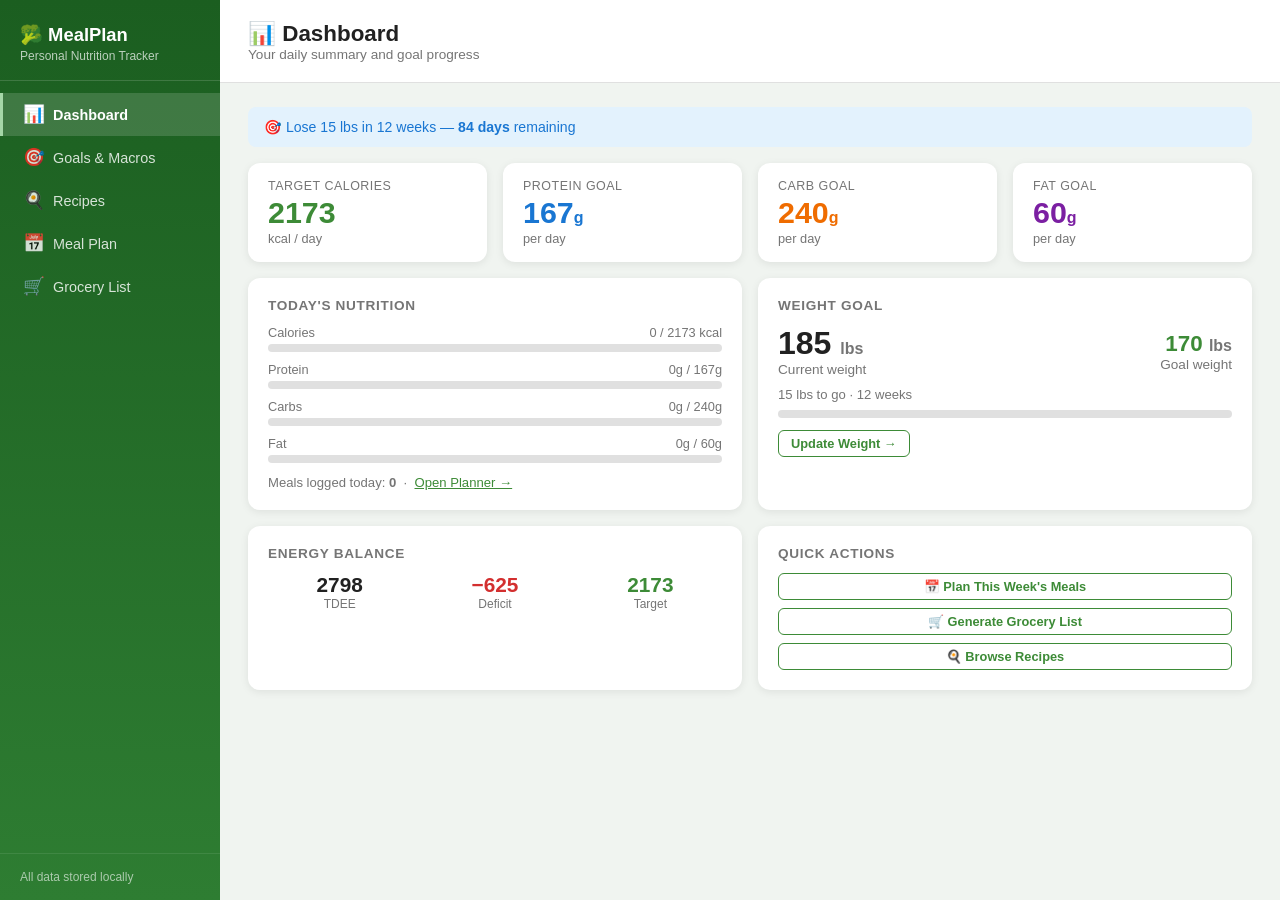
==== index.html @ a3b9a7e4 "Add complete personal meal plan site Features: - Dashboard with daily macro progress bars, energy ba" ====
<!DOCTYPE html>
<html lang="en">
<head>
  <meta charset="UTF-8">
  <meta name="viewport" content="width=device-width, initial-scale=1.0">
  <title>MealPlan — Personal Nutrition & Meal Planner</title>
  <link rel="stylesheet" href="css/style.css">
  <style>
    /* Toast */
    #toast {
      position: fixed;
      bottom: 24px; left: 50%; transform: translateX(-50%) translateY(80px);
      background: var(--green);
      color: #fff;
      padding: 10px 22px;
      border-radius: 99px;
      font-size: 0.9rem;
      font-weight: 600;
      box-shadow: 0 4px 16px rgba(0,0,0,0.2);
      z-index: 9999;
      transition: transform 0.25s cubic-bezier(.34,1.56,.64,1);
      white-space: nowrap;
    }
    #toast.show { transform: translateX(-50%) translateY(0); }
  </style>
</head>
<body>

<!-- ── Sidebar ── -->
<aside id="sidebar">
  <div class="logo">
    <h1>🥦 MealPlan</h1>
    <span>Personal Nutrition Tracker</span>
  </div>
  <nav>
    <a href="#" id="nav-dashboard" data-nav="dashboard">
      <span class="icon">📊</span><span>Dashboard</span>
    </a>
    <a href="#" id="nav-goals" data-nav="goals">
      <span class="icon">🎯</span><span>Goals & Macros</span>
    </a>
    <a href="#" id="nav-recipes" data-nav="recipes">
      <span class="icon">🍳</span><span>Recipes</span>
    </a>
    <a href="#" id="nav-mealplan" data-nav="mealplan">
      <span class="icon">📅</span><span>Meal Plan</span>
    </a>
    <a href="#" id="nav-grocery" data-nav="grocery">
      <span class="icon">🛒</span><span>Grocery List</span>
    </a>
  </nav>
  <div class="sidebar-footer">All data stored locally</div>
</aside>

<!-- ── Main Content ── -->
<main id="main">

  <!-- Dashboard -->
  <section id="page-dashboard" class="page">
    <div class="page-header">
      <div>
        <h2>📊 Dashboard</h2>
        <p>Your daily summary and goal progress</p>
      </div>
    </div>
    <div class="page-body">
      <div id="dash-content"></div>
    </div>
  </section>

  <!-- Goals -->
  <section id="page-goals" class="page">
    <div class="page-header">
      <div>
        <h2>🎯 Goals & Macros</h2>
        <p>Set your body goals and get personalized macro targets</p>
      </div>
    </div>
    <div class="page-body">
      <div id="goals-content"></div>
    </div>
  </section>

  <!-- Recipes -->
  <section id="page-recipes" class="page">
    <div class="page-header">
      <div>
        <h2>🍳 Recipes</h2>
        <p>Browse and manage your meal library</p>
      </div>
    </div>
    <div class="page-body">
      <div class="section-actions">
        <input type="text" id="recipe-search" class="search-input" placeholder="🔍 Search recipes or tags…">
        <button class="btn btn-primary" onclick="editRecipe(null)">+ New Recipe</button>
      </div>
      <div id="recipes-content"></div>
    </div>
  </section>

  <!-- Meal Plan -->
  <section id="page-mealplan" class="page">
    <div class="page-header">
      <div>
        <h2>📅 Meal Plan</h2>
        <p>Plan your weekly meals and track macro totals</p>
      </div>
    </div>
    <div class="page-body">
      <div id="mealplan-content"></div>
    </div>
  </section>

  <!-- Grocery -->
  <section id="page-grocery" class="page">
    <div class="page-header">
      <div>
        <h2>🛒 Grocery List</h2>
        <p>Auto-generated from your meal plan, or add items manually</p>
      </div>
    </div>
    <div class="page-body">
      <div id="grocery-content"></div>
    </div>
  </section>

</main>

<!-- ── Modal ── -->
<div id="modal-overlay" class="modal-overlay">
  <div class="modal">
    <div class="modal-header">
      <h3 id="modal-title">Modal</h3>
      <button class="modal-close" onclick="closeModal()">✕</button>
    </div>
    <div class="modal-body" id="modal-body"></div>
    <div class="modal-footer" id="modal-footer"></div>
  </div>
</div>

<!-- ── Toast ── -->
<div id="toast"></div>

<script type="module" src="js/app.js"></script>
</body>
</html>
---- css/style.css ----
*, *::before, *::after { box-sizing: border-box; margin: 0; padding: 0; }

:root {
  --green: #3d8b37;
  --green-light: #e8f5e9;
  --green-mid: #66bb6a;
  --orange: #ef6c00;
  --orange-light: #fff3e0;
  --blue: #1976d2;
  --blue-light: #e3f2fd;
  --red: #d32f2f;
  --red-light: #ffebee;
  --purple: #7b1fa2;
  --purple-light: #f3e5f5;
  --bg: #f0f4f0;
  --surface: #fff;
  --border: #e0e0e0;
  --text: #212121;
  --text-muted: #757575;
  --sidebar-w: 220px;
  --radius: 12px;
  --shadow: 0 2px 8px rgba(0,0,0,0.08);
  --shadow-lg: 0 8px 24px rgba(0,0,0,0.12);
}

body {
  font-family: -apple-system, BlinkMacSystemFont, 'Segoe UI', sans-serif;
  background: var(--bg);
  color: var(--text);
  min-height: 100vh;
  display: flex;
}

/* ── Sidebar ── */
#sidebar {
  width: var(--sidebar-w);
  background: linear-gradient(180deg, #1b5e20 0%, #2e7d32 100%);
  color: #fff;
  display: flex;
  flex-direction: column;
  position: fixed;
  top: 0; left: 0; bottom: 0;
  z-index: 100;
  overflow-y: auto;
}

#sidebar .logo {
  padding: 24px 20px 16px;
  border-bottom: 1px solid rgba(255,255,255,0.15);
}
#sidebar .logo h1 {
  font-size: 1.15rem;
  font-weight: 700;
  line-height: 1.2;
}
#sidebar .logo span {
  font-size: 0.75rem;
  opacity: 0.7;
}

#sidebar nav { flex: 1; padding: 12px 0; }
#sidebar nav a {
  display: flex;
  align-items: center;
  gap: 10px;
  padding: 11px 20px;
  color: rgba(255,255,255,0.82);
  text-decoration: none;
  font-size: 0.9rem;
  transition: all 0.15s;
  border-left: 3px solid transparent;
}
#sidebar nav a .icon { font-size: 1.1rem; width: 20px; text-align: center; }
#sidebar nav a:hover { background: rgba(255,255,255,0.1); color: #fff; }
#sidebar nav a.active {
  background: rgba(255,255,255,0.15);
  color: #fff;
  border-left-color: #a5d6a7;
  font-weight: 600;
}

#sidebar .sidebar-footer {
  padding: 16px 20px;
  border-top: 1px solid rgba(255,255,255,0.15);
  font-size: 0.75rem;
  opacity: 0.6;
}

/* ── Main ── */
#main {
  margin-left: var(--sidebar-w);
  flex: 1;
  min-height: 100vh;
  display: flex;
  flex-direction: column;
}

.page { display: none; flex-direction: column; flex: 1; }
.page.active { display: flex; }

.page-header {
  background: var(--surface);
  border-bottom: 1px solid var(--border);
  padding: 20px 28px;
  display: flex;
  align-items: center;
  gap: 12px;
}
.page-header h2 { font-size: 1.4rem; font-weight: 700; }
.page-header p { font-size: 0.85rem; color: var(--text-muted); }

.page-body { padding: 24px 28px; flex: 1; }

/* ── Cards ── */
.card {
  background: var(--surface);
  border-radius: var(--radius);
  box-shadow: var(--shadow);
  padding: 20px;
  margin-bottom: 16px;
}
.card-title {
  font-size: 0.85rem;
  font-weight: 600;
  text-transform: uppercase;
  letter-spacing: 0.05em;
  color: var(--text-muted);
  margin-bottom: 12px;
}
.card h3 { font-size: 1.05rem; font-weight: 600; margin-bottom: 8px; }

/* ── Grid helpers ── */
.grid-2 { display: grid; grid-template-columns: 1fr 1fr; gap: 16px; }
.grid-3 { display: grid; grid-template-columns: repeat(3, 1fr); gap: 16px; }
.grid-4 { display: grid; grid-template-columns: repeat(4, 1fr); gap: 16px; }

/* ── Stat cards ── */
.stat-card {
  background: var(--surface);
  border-radius: var(--radius);
  padding: 16px 20px;
  box-shadow: var(--shadow);
  display: flex;
  flex-direction: column;
  gap: 4px;
}
.stat-card .stat-label { font-size: 0.78rem; color: var(--text-muted); font-weight: 500; text-transform: uppercase; letter-spacing: 0.04em; }
.stat-card .stat-value { font-size: 1.9rem; font-weight: 700; line-height: 1; }
.stat-card .stat-sub { font-size: 0.8rem; color: var(--text-muted); }
.stat-card.green .stat-value { color: var(--green); }
.stat-card.orange .stat-value { color: var(--orange); }
.stat-card.blue .stat-value { color: var(--blue); }
.stat-card.purple .stat-value { color: var(--purple); }

/* ── Macro bar ── */
.macro-bar-wrap { margin: 6px 0 10px; }
.macro-bar-label { display: flex; justify-content: space-between; font-size: 0.8rem; color: var(--text-muted); margin-bottom: 4px; }
.macro-bar { height: 8px; background: var(--border); border-radius: 99px; overflow: hidden; }
.macro-bar-fill { height: 100%; border-radius: 99px; transition: width 0.4s; }
.bar-protein { background: var(--blue); }
.bar-carbs { background: var(--orange); }
.bar-fat { background: var(--purple); }
.bar-calories { background: var(--green); }

/* ── Forms ── */
.form-group { margin-bottom: 14px; }
.form-group label { display: block; font-size: 0.82rem; font-weight: 600; color: var(--text-muted); margin-bottom: 5px; text-transform: uppercase; letter-spacing: 0.04em; }
.form-group input[type=text],
.form-group input[type=number],
.form-group select,
.form-group textarea {
  width: 100%;
  padding: 9px 12px;
  border: 1.5px solid var(--border);
  border-radius: 8px;
  font-size: 0.95rem;
  font-family: inherit;
  background: #fafafa;
  transition: border-color 0.15s;
  outline: none;
}
.form-group input:focus,
.form-group select:focus,
.form-group textarea:focus { border-color: var(--green); background: #fff; }
.form-row { display: grid; grid-template-columns: 1fr 1fr; gap: 12px; }
.form-row-3 { display: grid; grid-template-columns: 1fr 1fr 1fr; gap: 12px; }

/* Toggle switch */
.toggle-group { display: flex; align-items: center; gap: 12px; padding: 4px 0; }
.toggle-group label { font-size: 0.9rem; font-weight: 500; cursor: pointer; }
.toggle {
  position: relative;
  width: 44px;
  height: 24px;
  cursor: pointer;
}
.toggle input { opacity: 0; width: 0; height: 0; }
.toggle-slider {
  position: absolute;
  inset: 0;
  background: #ccc;
  border-radius: 24px;
  transition: 0.2s;
}
.toggle-slider::before {
  content: '';
  position: absolute;
  width: 18px; height: 18px;
  left: 3px; top: 3px;
  background: white;
  border-radius: 50%;
  transition: 0.2s;
}
.toggle input:checked + .toggle-slider { background: var(--green); }
.toggle input:checked + .toggle-slider::before { transform: translateX(20px); }

/* ── Buttons ── */
.btn {
  display: inline-flex;
  align-items: center;
  gap: 6px;
  padding: 9px 18px;
  border-radius: 8px;
  border: none;
  font-size: 0.9rem;
  font-weight: 600;
  cursor: pointer;
  transition: all 0.15s;
  text-decoration: none;
}
.btn-primary { background: var(--green); color: #fff; }
.btn-primary:hover { background: #2e7d32; }
.btn-secondary { background: var(--border); color: var(--text); }
.btn-secondary:hover { background: #ccc; }
.btn-danger { background: var(--red); color: #fff; }
.btn-danger:hover { background: #b71c1c; }
.btn-outline { background: transparent; border: 1.5px solid var(--green); color: var(--green); }
.btn-outline:hover { background: var(--green-light); }
.btn-sm { padding: 5px 12px; font-size: 0.8rem; border-radius: 6px; }
.btn-icon { padding: 6px 8px; border-radius: 6px; }

/* ── Dashboard ── */
#page-dashboard .progress-section {
  margin-top: 4px;
}
.weight-progress {
  display: flex;
  align-items: center;
  gap: 12px;
  margin: 8px 0;
}
.weight-dot {
  width: 10px; height: 10px; border-radius: 50%;
  background: var(--green);
  flex-shrink: 0;
}
.weight-bar-wrap {
  flex: 1;
  height: 10px;
  background: var(--border);
  border-radius: 99px;
  overflow: hidden;
}
.weight-bar-fill {
  height: 100%;
  background: linear-gradient(90deg, var(--green-mid), var(--green));
  border-radius: 99px;
  transition: width 0.4s;
}

/* ── Recipes ── */
.recipe-grid { display: grid; grid-template-columns: repeat(auto-fill, minmax(280px, 1fr)); gap: 16px; }
.recipe-card {
  background: var(--surface);
  border-radius: var(--radius);
  box-shadow: var(--shadow);
  overflow: hidden;
  transition: box-shadow 0.15s, transform 0.15s;
  cursor: pointer;
  display: flex;
  flex-direction: column;
}
.recipe-card:hover { box-shadow: var(--shadow-lg); transform: translateY(-2px); }
.recipe-thumb {
  height: 8px;
  background: linear-gradient(90deg, var(--green-mid), var(--green));
}
.recipe-thumb.orange { background: linear-gradient(90deg, #ff9800, #ef6c00); }
.recipe-thumb.blue { background: linear-gradient(90deg, #42a5f5, #1976d2); }
.recipe-thumb.purple { background: linear-gradient(90deg, #ab47bc, #7b1fa2); }
.recipe-body { padding: 16px; flex: 1; display: flex; flex-direction: column; }
.recipe-name { font-size: 1rem; font-weight: 700; margin-bottom: 4px; }
.recipe-tags { display: flex; gap: 6px; flex-wrap: wrap; margin-bottom: 10px; }
.tag {
  font-size: 0.7rem;
  padding: 2px 8px;
  border-radius: 99px;
  background: var(--green-light);
  color: var(--green);
  font-weight: 600;
}
.tag.orange { background: var(--orange-light); color: var(--orange); }
.tag.blue { background: var(--blue-light); color: var(--blue); }
.recipe-macros {
  display: grid;
  grid-template-columns: repeat(4, 1fr);
  gap: 4px;
  margin-top: auto;
  padding-top: 10px;
  border-top: 1px solid var(--border);
}
.recipe-macro-item { text-align: center; }
.recipe-macro-item .val { font-size: 0.95rem; font-weight: 700; }
.recipe-macro-item .lbl { font-size: 0.65rem; color: var(--text-muted); text-transform: uppercase; }
.recipe-macro-item .val.cal { color: var(--green); }
.recipe-macro-item .val.pro { color: var(--blue); }
.recipe-macro-item .val.carb { color: var(--orange); }
.recipe-macro-item .val.fat { color: var(--purple); }
.recipe-actions { display: flex; gap: 6px; padding: 10px 16px; border-top: 1px solid var(--border); }

/* ── Modal ── */
.modal-overlay {
  display: none;
  position: fixed; inset: 0;
  background: rgba(0,0,0,0.45);
  z-index: 999;
  align-items: center;
  justify-content: center;
  padding: 24px;
}
.modal-overlay.open { display: flex; }
.modal {
  background: var(--surface);
  border-radius: var(--radius);
  box-shadow: var(--shadow-lg);
  width: 100%;
  max-width: 560px;
  max-height: 90vh;
  overflow-y: auto;
  display: flex;
  flex-direction: column;
}
.modal-header {
  padding: 20px 24px 16px;
  border-bottom: 1px solid var(--border);
  display: flex;
  align-items: center;
  justify-content: space-between;
}
.modal-header h3 { font-size: 1.1rem; font-weight: 700; }
.modal-close {
  background: none; border: none; cursor: pointer;
  font-size: 1.3rem; color: var(--text-muted);
  padding: 2px 6px; border-radius: 4px;
}
.modal-close:hover { background: var(--border); }
.modal-body { padding: 20px 24px; flex: 1; }
.modal-footer { padding: 16px 24px; border-top: 1px solid var(--border); display: flex; gap: 10px; justify-content: flex-end; }

/* ── Meal Plan ── */
.week-nav {
  display: flex;
  align-items: center;
  gap: 12px;
  margin-bottom: 16px;
}
.week-nav h3 { font-size: 1rem; font-weight: 600; }
.week-grid {
  display: grid;
  grid-template-columns: 90px repeat(7, 1fr);
  gap: 4px;
  min-width: 700px;
}
.week-grid.scroll-x { overflow-x: auto; }
.week-day-header {
  text-align: center;
  padding: 10px 4px;
  font-size: 0.78rem;
  font-weight: 700;
  text-transform: uppercase;
  letter-spacing: 0.05em;
  color: var(--text-muted);
  background: var(--surface);
  border-radius: 8px;
}
.week-day-header.today { color: var(--green); background: var(--green-light); }
.meal-label {
  display: flex;
  align-items: center;
  padding: 6px 10px;
  font-size: 0.78rem;
  font-weight: 600;
  color: var(--text-muted);
  text-transform: uppercase;
}
.meal-slot {
  background: var(--surface);
  border-radius: 8px;
  padding: 8px;
  min-height: 60px;
  border: 1.5px dashed var(--border);
  display: flex;
  flex-direction: column;
  gap: 4px;
  cursor: pointer;
  transition: border-color 0.15s, background 0.15s;
  position: relative;
}
.meal-slot:hover { border-color: var(--green); background: var(--green-light); }
.meal-slot.filled { border-style: solid; border-color: var(--border); }
.meal-slot-recipe {
  font-size: 0.8rem;
  font-weight: 600;
  line-height: 1.2;
}
.meal-slot-macros { font-size: 0.7rem; color: var(--text-muted); }
.meal-slot-add {
  color: var(--text-muted);
  font-size: 0.75rem;
  text-align: center;
  margin: auto;
}
.meal-slot-clear {
  position: absolute;
  top: 4px; right: 4px;
  background: none; border: none;
  cursor: pointer; color: var(--text-muted);
  font-size: 0.7rem; padding: 1px 3px;
  border-radius: 3px; opacity: 0;
}
.meal-slot:hover .meal-slot-clear { opacity: 1; }
.meal-slot-clear:hover { color: var(--red); background: var(--red-light); }

/* ── Grocery List ── */
.grocery-categories { display: flex; flex-direction: column; gap: 16px; }
.grocery-category h4 {
  font-size: 0.8rem;
  font-weight: 700;
  text-transform: uppercase;
  letter-spacing: 0.06em;
  color: var(--text-muted);
  margin-bottom: 8px;
  padding-bottom: 6px;
  border-bottom: 1px solid var(--border);
}
.grocery-item {
  display: flex;
  align-items: center;
  gap: 10px;
  padding: 8px 10px;
  border-radius: 8px;
  transition: background 0.1s;
}
.grocery-item:hover { background: #f5f5f5; }
.grocery-item input[type=checkbox] { width: 18px; height: 18px; cursor: pointer; accent-color: var(--green); flex-shrink: 0; }
.grocery-item.checked .grocery-text { text-decoration: line-through; color: var(--text-muted); }
.grocery-text { flex: 1; font-size: 0.92rem; }
.grocery-amount { font-size: 0.82rem; color: var(--text-muted); white-space: nowrap; }
.grocery-del { background: none; border: none; cursor: pointer; color: var(--text-muted); padding: 2px 5px; border-radius: 4px; opacity: 0; }
.grocery-item:hover .grocery-del { opacity: 1; }
.grocery-del:hover { color: var(--red); }

/* ── Ingredients editor ── */
.ingredient-row {
  display: grid;
  grid-template-columns: 1fr 80px 80px auto;
  gap: 8px;
  margin-bottom: 8px;
  align-items: center;
}
.ingredient-row input { margin: 0; }

/* ── Misc ── */
.section-actions {
  display: flex;
  align-items: center;
  justify-content: space-between;
  margin-bottom: 16px;
  gap: 12px;
  flex-wrap: wrap;
}
.search-input {
  padding: 8px 14px;
  border: 1.5px solid var(--border);
  border-radius: 8px;
  font-size: 0.9rem;
  outline: none;
  width: 220px;
  background: var(--surface);
}
.search-input:focus { border-color: var(--green); }

.empty-state {
  text-align: center;
  padding: 48px 24px;
  color: var(--text-muted);
}
.empty-state .icon { font-size: 3rem; margin-bottom: 12px; }
.empty-state p { font-size: 0.95rem; }

.badge {
  display: inline-block;
  padding: 2px 8px;
  border-radius: 99px;
  font-size: 0.72rem;
  font-weight: 700;
}
.badge-green { background: var(--green-light); color: var(--green); }
.badge-orange { background: var(--orange-light); color: var(--orange); }

.divider { height: 1px; background: var(--border); margin: 16px 0; }

.notice {
  padding: 12px 16px;
  border-radius: 8px;
  font-size: 0.88rem;
  margin-bottom: 16px;
}
.notice-info { background: var(--blue-light); color: var(--blue); }
.notice-success { background: var(--green-light); color: var(--green); }
.notice-warn { background: var(--orange-light); color: var(--orange); }

.days-left-chip {
  display: inline-flex;
  align-items: center;
  gap: 6px;
  background: var(--orange-light);
  color: var(--orange);
  border-radius: 99px;
  padding: 4px 12px;
  font-size: 0.82rem;
  font-weight: 600;
}

/* ── Scrollbar ── */
::-webkit-scrollbar { width: 6px; height: 6px; }
::-webkit-scrollbar-track { background: transparent; }
::-webkit-scrollbar-thumb { background: #bdbdbd; border-radius: 99px; }

/* ── Responsive ── */
@media (max-width: 900px) {
  :root { --sidebar-w: 60px; }
  #sidebar nav a span { display: none; }
  #sidebar .logo h1, #sidebar .logo span, #sidebar .sidebar-footer { display: none; }
  #sidebar .logo { padding: 14px 10px; }
  #sidebar nav a { padding: 14px; justify-content: center; }
  #sidebar nav a .icon { width: auto; font-size: 1.3rem; }
  .grid-4 { grid-template-columns: 1fr 1fr; }
  .grid-3 { grid-template-columns: 1fr 1fr; }
}
@media (max-width: 600px) {
  .page-body { padding: 16px; }
  .page-header { padding: 14px 16px; }
  .grid-2, .grid-3, .grid-4 { grid-template-columns: 1fr; }
  .form-row, .form-row-3 { grid-template-columns: 1fr; }
}
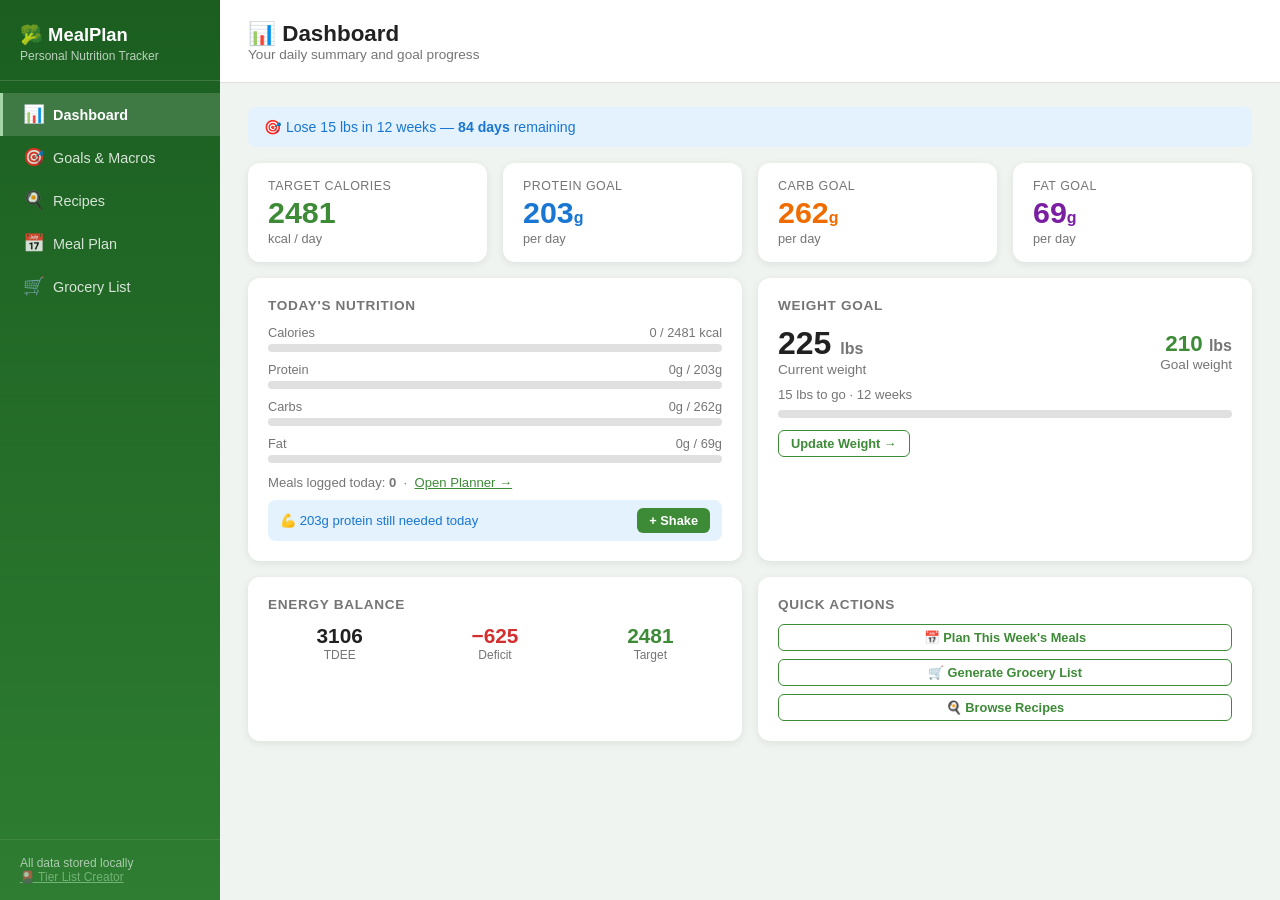
==== commit 5bff7bb8: "Add Scryfall tier list creator Populate a drag-and-drop tier list from any Scryfall search query or " ====
--- a/index.html
+++ b/index.html
@@ -49,7 +49,7 @@
       <span class="icon">🛒</span><span>Grocery List</span>
     </a>
   </nav>
-  <div class="sidebar-footer">All data stored locally</div>
+  <div class="sidebar-footer">All data stored locally<br><a href="tierlist.html" style="color:#a5d6a7">🎴 Tier List Creator</a></div>
 </aside>
 
 <!-- ── Main Content ── -->
@@ -142,5 +142,14 @@
 <div id="toast"></div>
 
 <script type="module" src="js/app.js"></script>
+
+<!-- Mobile bottom nav -->
+<nav id="bottom-nav">
+  <a href="#" id="bnav-dashboard" data-nav="dashboard"><span class="icon">📊</span><span>Home</span></a>
+  <a href="#" id="bnav-goals"     data-nav="goals">    <span class="icon">🎯</span><span>Goals</span></a>
+  <a href="#" id="bnav-recipes"   data-nav="recipes">  <span class="icon">🍳</span><span>Recipes</span></a>
+  <a href="#" id="bnav-mealplan"  data-nav="mealplan"> <span class="icon">📅</span><span>Plan</span></a>
+  <a href="#" id="bnav-grocery"   data-nav="grocery">  <span class="icon">🛒</span><span>Shop</span></a>
+</nav>
 </body>
 </html>
--- a/css/style.css
+++ b/css/style.css
@@ -430,6 +430,16 @@
 }
 .meal-slot:hover .meal-slot-clear { opacity: 1; }
 .meal-slot-clear:hover { color: var(--red); background: var(--red-light); }
+.meal-slot-edit {
+  position: absolute;
+  top: 4px; right: 4px;
+  background: none; border: none;
+  cursor: pointer; font-size: 0.8rem;
+  padding: 1px 3px; border-radius: 3px;
+  opacity: 0; transition: opacity 0.15s;
+}
+.meal-slot:hover .meal-slot-edit { opacity: 1; }
+.meal-slot-edit:hover { background: var(--green-light); }
 
 /* ── Grocery List ── */
 .grocery-categories { display: flex; flex-direction: column; gap: 16px; }
@@ -537,20 +547,215 @@
 ::-webkit-scrollbar-track { background: transparent; }
 ::-webkit-scrollbar-thumb { background: #bdbdbd; border-radius: 99px; }
 
-/* ── Responsive ── */
-@media (max-width: 900px) {
-  :root { --sidebar-w: 60px; }
-  #sidebar nav a span { display: none; }
+/* ── Filter chips ── */
+.filter-chips {
+  display: flex;
+  gap: 8px;
+  flex-wrap: wrap;
+  margin-bottom: 16px;
+}
+.filter-chip {
+  padding: 5px 14px;
+  border-radius: 99px;
+  border: 1.5px solid var(--border);
+  background: var(--surface);
+  font-size: 0.82rem;
+  font-weight: 600;
+  cursor: pointer;
+  color: var(--text);
+  transition: all 0.15s;
+  -webkit-tap-highlight-color: transparent;
+}
+.filter-chip:hover { border-color: var(--green); color: var(--green); }
+.filter-chip.active { background: var(--green); color: #fff; border-color: var(--green); }
+
+/* ── Bottom Nav (hidden on desktop) ── */
+#bottom-nav { display: none; }
+
+/* ── Tablet: shrink sidebar ── */
+@media (max-width: 960px) and (min-width: 769px) {
+  :root { --sidebar-w: 64px; }
+  #sidebar nav a span:not(.icon) { display: none; }
   #sidebar .logo h1, #sidebar .logo span, #sidebar .sidebar-footer { display: none; }
-  #sidebar .logo { padding: 14px 10px; }
+  #sidebar .logo { padding: 16px 12px; text-align: center; }
   #sidebar nav a { padding: 14px; justify-content: center; }
   #sidebar nav a .icon { width: auto; font-size: 1.3rem; }
   .grid-4 { grid-template-columns: 1fr 1fr; }
-  .grid-3 { grid-template-columns: 1fr 1fr; }
-}
-@media (max-width: 600px) {
-  .page-body { padding: 16px; }
+}
+
+/* ── Mobile ── */
+@media (max-width: 768px) {
+  :root { --sidebar-w: 0px; --bottom-nav-h: 62px; }
+
+  /* hide desktop sidebar */
+  #sidebar { display: none; }
+
+  /* main fills full width, leave room for bottom nav */
+  #main {
+    margin-left: 0;
+    padding-bottom: var(--bottom-nav-h);
+  }
+
+  /* bottom tab bar */
+  #bottom-nav {
+    display: flex;
+    position: fixed;
+    bottom: 0; left: 0; right: 0;
+    height: var(--bottom-nav-h);
+    background: linear-gradient(180deg, #1b5e20 0%, #2e7d32 100%);
+    z-index: 200;
+    border-top: 1px solid rgba(255,255,255,0.12);
+    /* safe area for notched phones */
+    padding-bottom: env(safe-area-inset-bottom, 0);
+  }
+  #bottom-nav a {
+    flex: 1;
+    display: flex;
+    flex-direction: column;
+    align-items: center;
+    justify-content: center;
+    gap: 2px;
+    color: rgba(255,255,255,0.65);
+    text-decoration: none;
+    font-size: 0.6rem;
+    font-weight: 600;
+    text-transform: uppercase;
+    letter-spacing: 0.04em;
+    padding: 8px 4px;
+    transition: color 0.15s, background 0.15s;
+    -webkit-tap-highlight-color: transparent;
+  }
+  #bottom-nav a .icon { font-size: 1.3rem; line-height: 1; }
+  #bottom-nav a:hover, #bottom-nav a.active {
+    color: #fff;
+    background: rgba(255,255,255,0.12);
+  }
+  #bottom-nav a.active { color: #a5d6a7; }
+
+  /* page header compact */
   .page-header { padding: 14px 16px; }
+  .page-header h2 { font-size: 1.15rem; }
+  .page-header p { display: none; }
+
+  /* page body */
+  .page-body { padding: 14px 14px; }
+
+  /* grids → single column */
   .grid-2, .grid-3, .grid-4 { grid-template-columns: 1fr; }
   .form-row, .form-row-3 { grid-template-columns: 1fr; }
-}
+
+  /* cards tighter */
+  .card { padding: 14px; }
+
+  /* stat cards 2-up */
+  .grid-4.stats-row { grid-template-columns: 1fr 1fr; }
+
+  /* recipe grid single column */
+  .recipe-grid { grid-template-columns: 1fr; }
+
+  /* bigger touch targets on buttons */
+  .btn { min-height: 42px; }
+  .btn-sm { min-height: 36px; padding: 6px 14px; }
+
+  /* section actions stack */
+  .section-actions { flex-direction: column; align-items: stretch; }
+  .section-actions .search-input { width: 100%; }
+  .section-actions .btn { width: 100%; justify-content: center; }
+
+  /* ingredient rows wrap */
+  .ingredient-row {
+    grid-template-columns: 1fr 70px 60px auto;
+    gap: 6px;
+  }
+
+  /* modal → full-width bottom sheet */
+  .modal-overlay { align-items: flex-end; padding: 0; }
+  .modal {
+    border-radius: var(--radius) var(--radius) 0 0;
+    max-width: 100%;
+    max-height: 88vh;
+  }
+
+  /* week nav wrap */
+  .week-nav { flex-wrap: wrap; }
+  .week-nav .btn { flex: 1; justify-content: center; }
+}
+
+/* ── Mobile meal plan day picker ── */
+.day-tabs {
+  display: flex;
+  gap: 6px;
+  overflow-x: auto;
+  padding-bottom: 4px;
+  margin-bottom: 14px;
+  -ms-overflow-style: none;
+  scrollbar-width: none;
+}
+.day-tabs::-webkit-scrollbar { display: none; }
+.day-tab {
+  flex-shrink: 0;
+  padding: 8px 14px;
+  border-radius: 99px;
+  border: 1.5px solid var(--border);
+  background: var(--surface);
+  font-size: 0.82rem;
+  font-weight: 600;
+  cursor: pointer;
+  white-space: nowrap;
+  transition: all 0.15s;
+  -webkit-tap-highlight-color: transparent;
+}
+.day-tab:hover { border-color: var(--green); color: var(--green); }
+.day-tab.active { background: var(--green); color: #fff; border-color: var(--green); }
+.day-tab.today { border-color: var(--green); color: var(--green); }
+.day-tab.today.active { background: var(--green); color: #fff; }
+
+/* mobile meal rows */
+.mobile-meal-row {
+  background: var(--surface);
+  border-radius: var(--radius);
+  box-shadow: var(--shadow);
+  margin-bottom: 10px;
+  overflow: hidden;
+}
+.mobile-meal-header {
+  display: flex;
+  align-items: center;
+  justify-content: space-between;
+  padding: 10px 14px;
+  border-bottom: 1px solid var(--border);
+  font-size: 0.78rem;
+  font-weight: 700;
+  text-transform: uppercase;
+  letter-spacing: 0.05em;
+  color: var(--text-muted);
+}
+.mobile-meal-body {
+  padding: 12px 14px;
+  cursor: pointer;
+  min-height: 52px;
+  display: flex;
+  align-items: center;
+  gap: 10px;
+  transition: background 0.1s;
+  -webkit-tap-highlight-color: transparent;
+}
+.mobile-meal-body:hover { background: var(--green-light); }
+.mobile-meal-body.empty { color: var(--text-muted); font-size: 0.88rem; }
+.mobile-meal-name { font-weight: 600; font-size: 0.92rem; flex: 1; }
+.mobile-meal-macros { font-size: 0.75rem; color: var(--text-muted); }
+.mobile-meal-add { color: var(--text-muted); font-size: 0.85rem; }
+
+/* daily total bar on mobile */
+.mobile-day-total {
+  background: var(--surface);
+  border-radius: var(--radius);
+  padding: 12px 16px;
+  box-shadow: var(--shadow);
+  margin-bottom: 16px;
+  display: flex;
+  justify-content: space-between;
+  align-items: center;
+  font-size: 0.88rem;
+}
+.mobile-day-total strong { font-size: 1.1rem; }
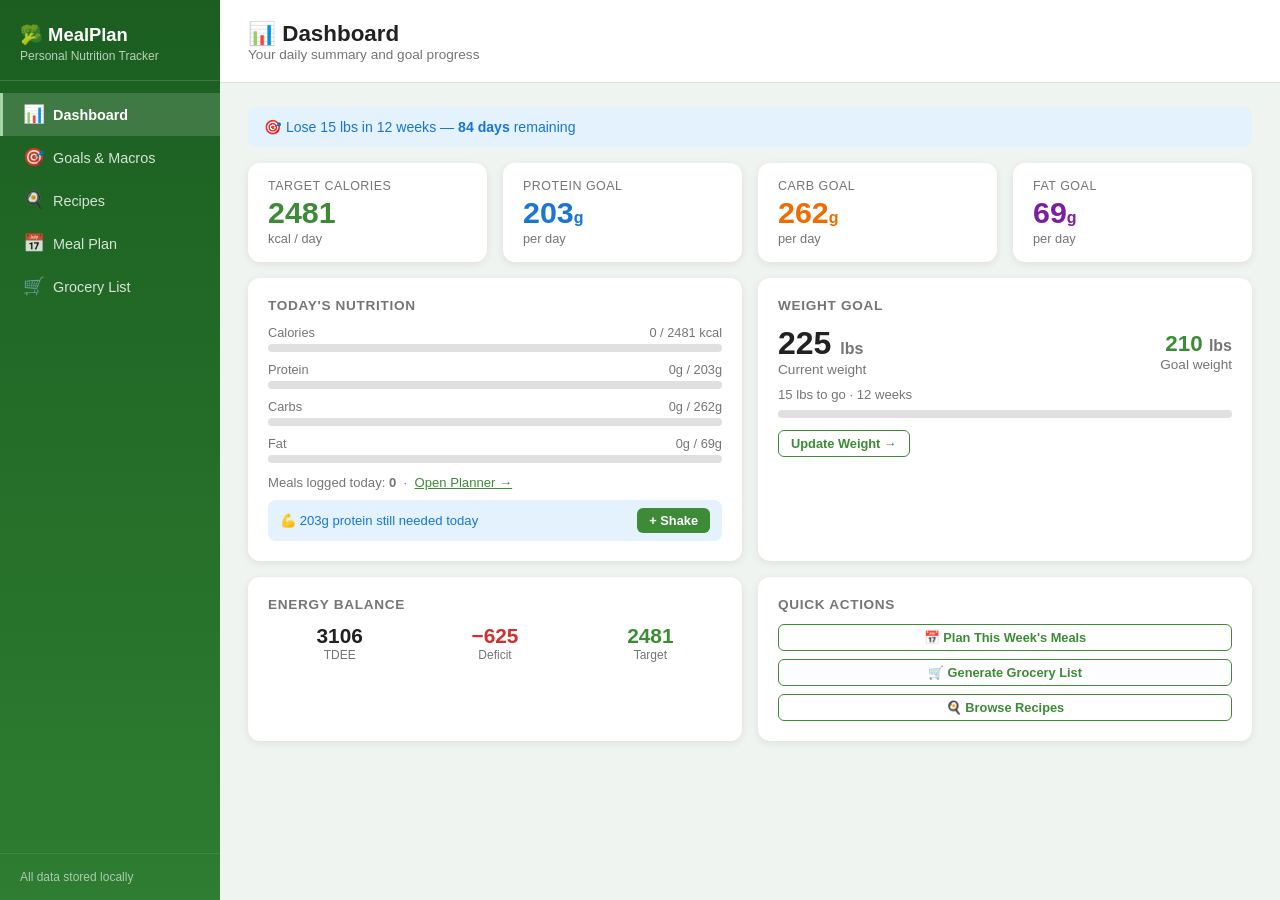
==== commit 74e9ab2f: "Revert "Add Scryfall tier list creator" This reverts commit 5bff7bb815f5dbe4653b49f99c353969548d2257" ====
--- a/index.html
+++ b/index.html
@@ -49,7 +49,7 @@
       <span class="icon">🛒</span><span>Grocery List</span>
     </a>
   </nav>
-  <div class="sidebar-footer">All data stored locally<br><a href="tierlist.html" style="color:#a5d6a7">🎴 Tier List Creator</a></div>
+  <div class="sidebar-footer">All data stored locally</div>
 </aside>
 
 <!-- ── Main Content ── -->
